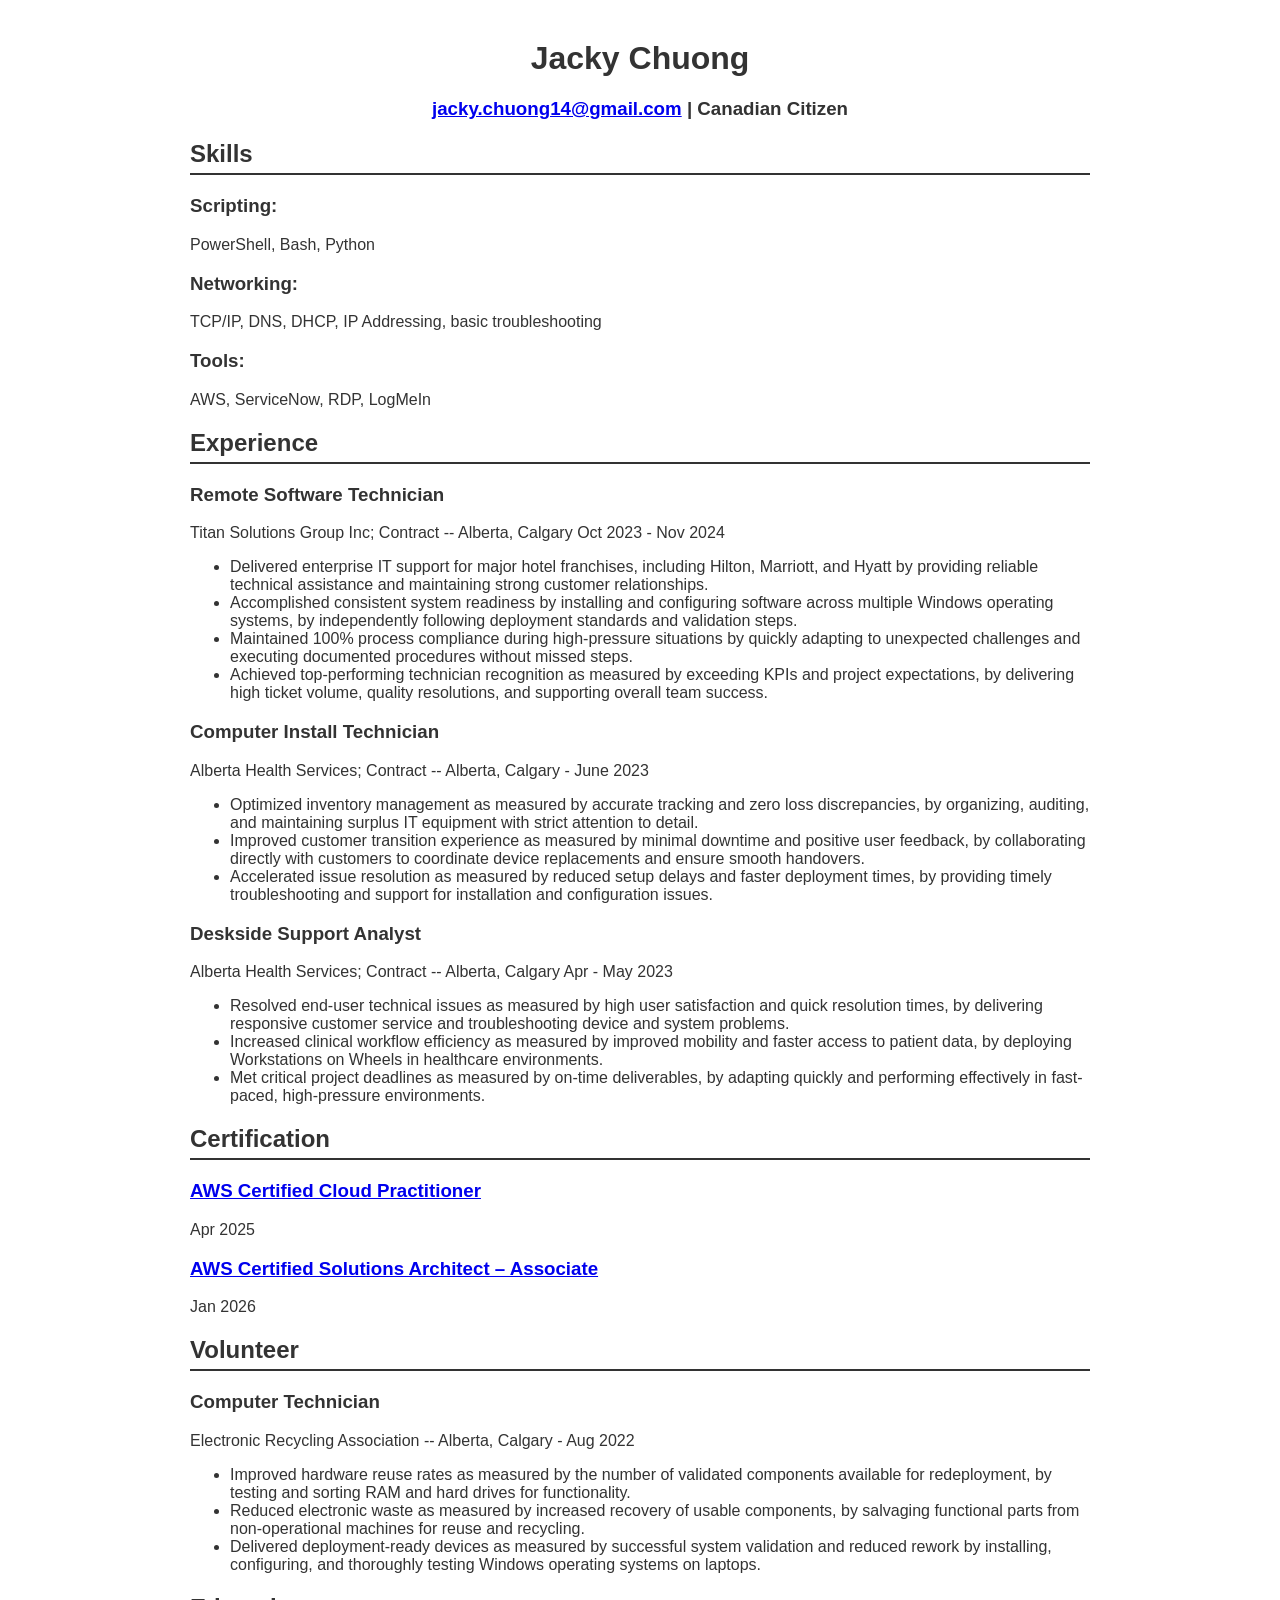
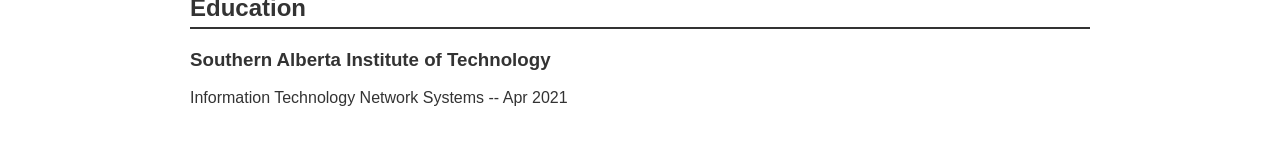
==== frontend/index.html @ fa463e59 "Added two folders, frontend and backend. Moved index.html and style.css to frontend" ====
<!DOCTYPE html>
<html>
<head>
    <title>Resume Cloud Challenge</title>
    <link rel="stylesheet" href="style.css">
</head>

<body>
    <!--Header-->
    <h1>Jacky Chuong</h1>
    <article class="info" id="intro">
        <h3><a href="mailto:jacky.chuong14@gmail.com">jacky.chuong14@gmail.com</a> | Canadian Citizen</h3>
    </article>

    <!--Skills-->
    <h2>Skills</h2>
    <h3>Scripting:</h3>
        <p>PowerShell, Bash, Python</p>
    <h3>Networking:</h3>
        <p>TCP/IP, DNS, DHCP, IP Addressing, basic troubleshooting</p>
    <h3>Tools:</h3>
        <p>AWS, ServiceNow, RDP, LogMeIn</p>


    <!--Experience-->
    <h2>Experience</h2>

    <h3>Remote Software Technician</h3>
        <p>Titan Solutions Group Inc; Contract -- Alberta, Calgary Oct 2023 - Nov 2024</p>
        <ul>
            <li>Delivered enterprise IT support for major hotel franchises, including Hilton, Marriott, and Hyatt by providing
reliable technical assistance and maintaining strong customer relationships.</li>
            <li>Accomplished consistent system readiness by installing and configuring software across multiple Windows
operating systems, by independently following deployment standards and validation steps.</li>
            <li>Maintained 100% process compliance during high-pressure situations by quickly adapting to unexpected
challenges and executing documented procedures without missed steps.</li>
            <li>Achieved top-performing technician recognition as measured by exceeding KPIs and project expectations, by
delivering high ticket volume, quality resolutions, and supporting overall team success.</li>
        </ul>

    <h3>Computer Install Technician</h3>
        <p>Alberta Health Services; Contract -- Alberta, Calgary - June 2023</p>
        <ul>
            <li>Optimized inventory management as measured by accurate tracking and zero loss discrepancies, by organizing,
auditing, and maintaining surplus IT equipment with strict attention to detail.</li>
            <li>Improved customer transition experience as measured by minimal downtime and positive user feedback, by
collaborating directly with customers to coordinate device replacements and ensure smooth handovers.</li>
            <li>Accelerated issue resolution as measured by reduced setup delays and faster deployment times, by providing
timely troubleshooting and support for installation and configuration issues.</li>
        </ul>

    <h3>Deskside Support Analyst</h3>
        <p>Alberta Health Services; Contract -- Alberta, Calgary Apr - May 2023</p>
        <ul>
            <li>Resolved end-user technical issues as measured by high user satisfaction and quick resolution times, by
delivering responsive customer service and troubleshooting device and system problems.</li>
            <li>Increased clinical workflow efficiency as measured by improved mobility and faster access to patient data, by
deploying Workstations on Wheels in healthcare environments.</li>
            <li>Met critical project deadlines as measured by on-time deliverables, by adapting quickly and performing
effectively in fast-paced, high-pressure environments.</li>
        </ul>

    <!--Certification-->
    <h2>Certification</h2>
    <h3><a href="https://www.credly.com/badges/8837149f-c19f-4124-a723-bca1c63f7b53/linked_in_profile">AWS Certified Cloud Practitioner</a></h3>
        <p>Apr 2025</p>
    <h3><a href="https://www.credly.com/badges/7aff38c8-f1de-4801-aefa-f920c89e26ed/linked_in_profile">AWS Certified Solutions Architect – Associate</a></h3>
        <p>Jan 2026</p>

    <!--Volunteer-->
    <h2>Volunteer</h2>
    <h3>Computer Technician</h3>
        <p>Electronic Recycling Association -- Alberta, Calgary - Aug 2022</p>
        <ul>
            <li>Improved hardware reuse rates as measured by the number of validated components available for
redeployment, by testing and sorting RAM and hard drives for functionality.</li>
            <li>Reduced electronic waste as measured by increased recovery of usable components, by salvaging functional
parts from non-operational machines for reuse and recycling.</li>
            <li>Delivered deployment-ready devices as measured by successful system validation and reduced rework by
installing, configuring, and thoroughly testing Windows operating systems on laptops.</li>
        </ul>

    <!--Education-->
    <h2>Education</h2>
    <h3>Southern Alberta Institute of Technology</h3>
        <p>Information Technology Network Systems -- Apr 2021</p>
</body>
</html>
---- frontend/style.css ----
body {
    font-family: Arial, sans-serif;
    max-width: 900px;
    margin: 40px auto;
    padding: 0 20px;
    color: #333;
}

h1 {
    text-align: center;
}

.info {
    text-align: center;
}

h2 {
    border-bottom: 2px solid #333;
    padding-bottom: 5px;
}
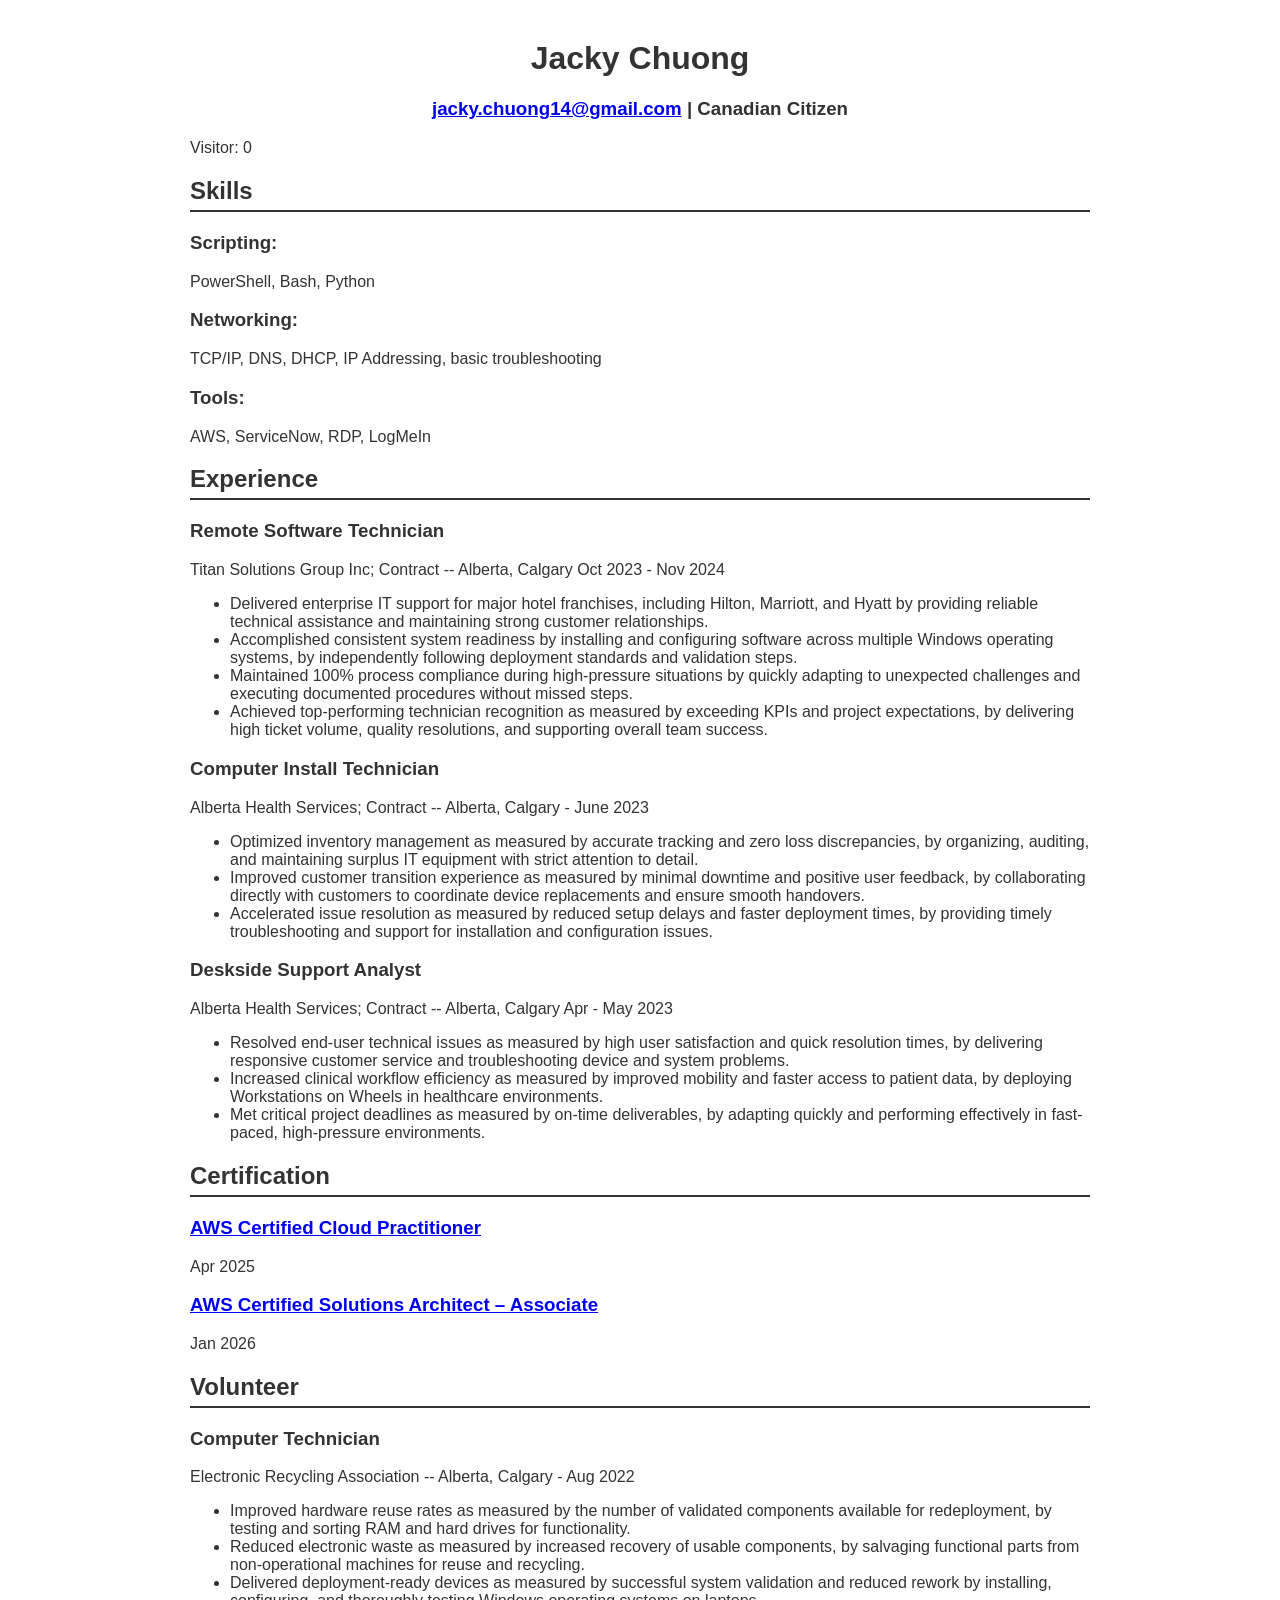
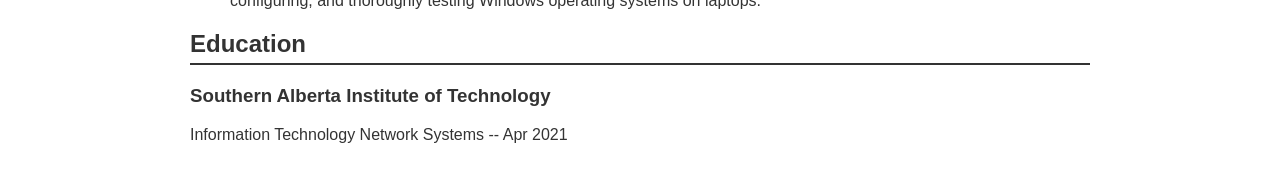
==== commit a100838f: "Added visitor counter" ====
--- a/frontend/index.html
+++ b/frontend/index.html
@@ -3,6 +3,7 @@
 <head>
     <title>Resume Cloud Challenge</title>
     <link rel="stylesheet" href="style.css">
+    <script src="counter.js"></script>
 </head>
 
 <body>
@@ -11,6 +12,7 @@
     <article class="info" id="intro">
         <h3><a href="mailto:jacky.chuong14@gmail.com">jacky.chuong14@gmail.com</a> | Canadian Citizen</h3>
     </article>
+    <p>Visitor: <span id="visitor_counter">0</span></p>
 
     <!--Skills-->
     <h2>Skills</h2>
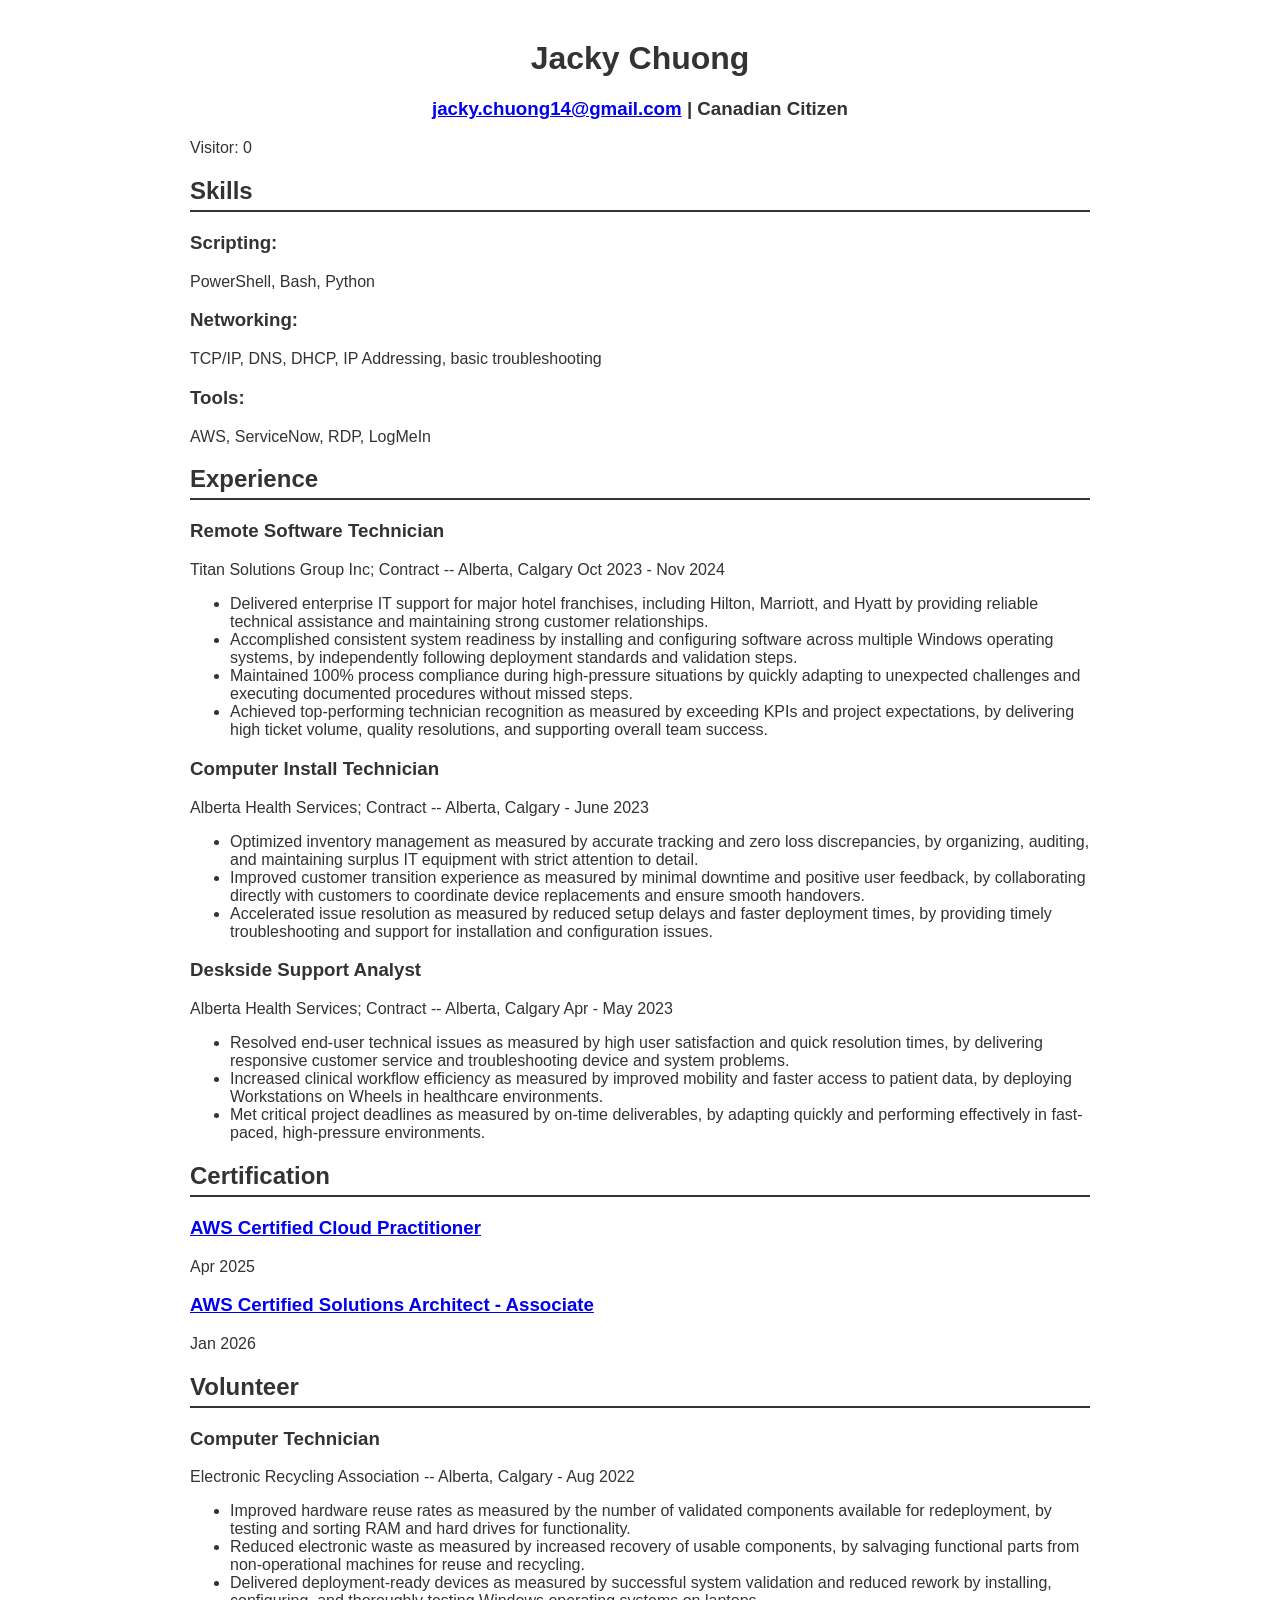
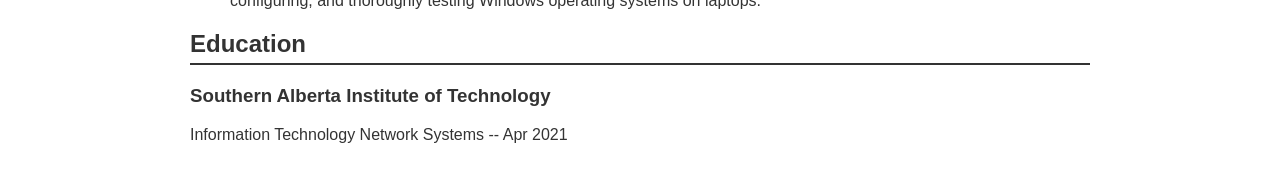
==== commit be55875a: "Fix typo dash -" ====
--- a/frontend/index.html
+++ b/frontend/index.html
@@ -66,7 +66,7 @@
     <h2>Certification</h2>
     <h3><a href="https://www.credly.com/badges/8837149f-c19f-4124-a723-bca1c63f7b53/linked_in_profile">AWS Certified Cloud Practitioner</a></h3>
         <p>Apr 2025</p>
-    <h3><a href="https://www.credly.com/badges/7aff38c8-f1de-4801-aefa-f920c89e26ed/linked_in_profile">AWS Certified Solutions Architect – Associate</a></h3>
+    <h3><a href="https://www.credly.com/badges/7aff38c8-f1de-4801-aefa-f920c89e26ed/linked_in_profile">AWS Certified Solutions Architect - Associate</a></h3>
         <p>Jan 2026</p>
 
     <!--Volunteer-->
